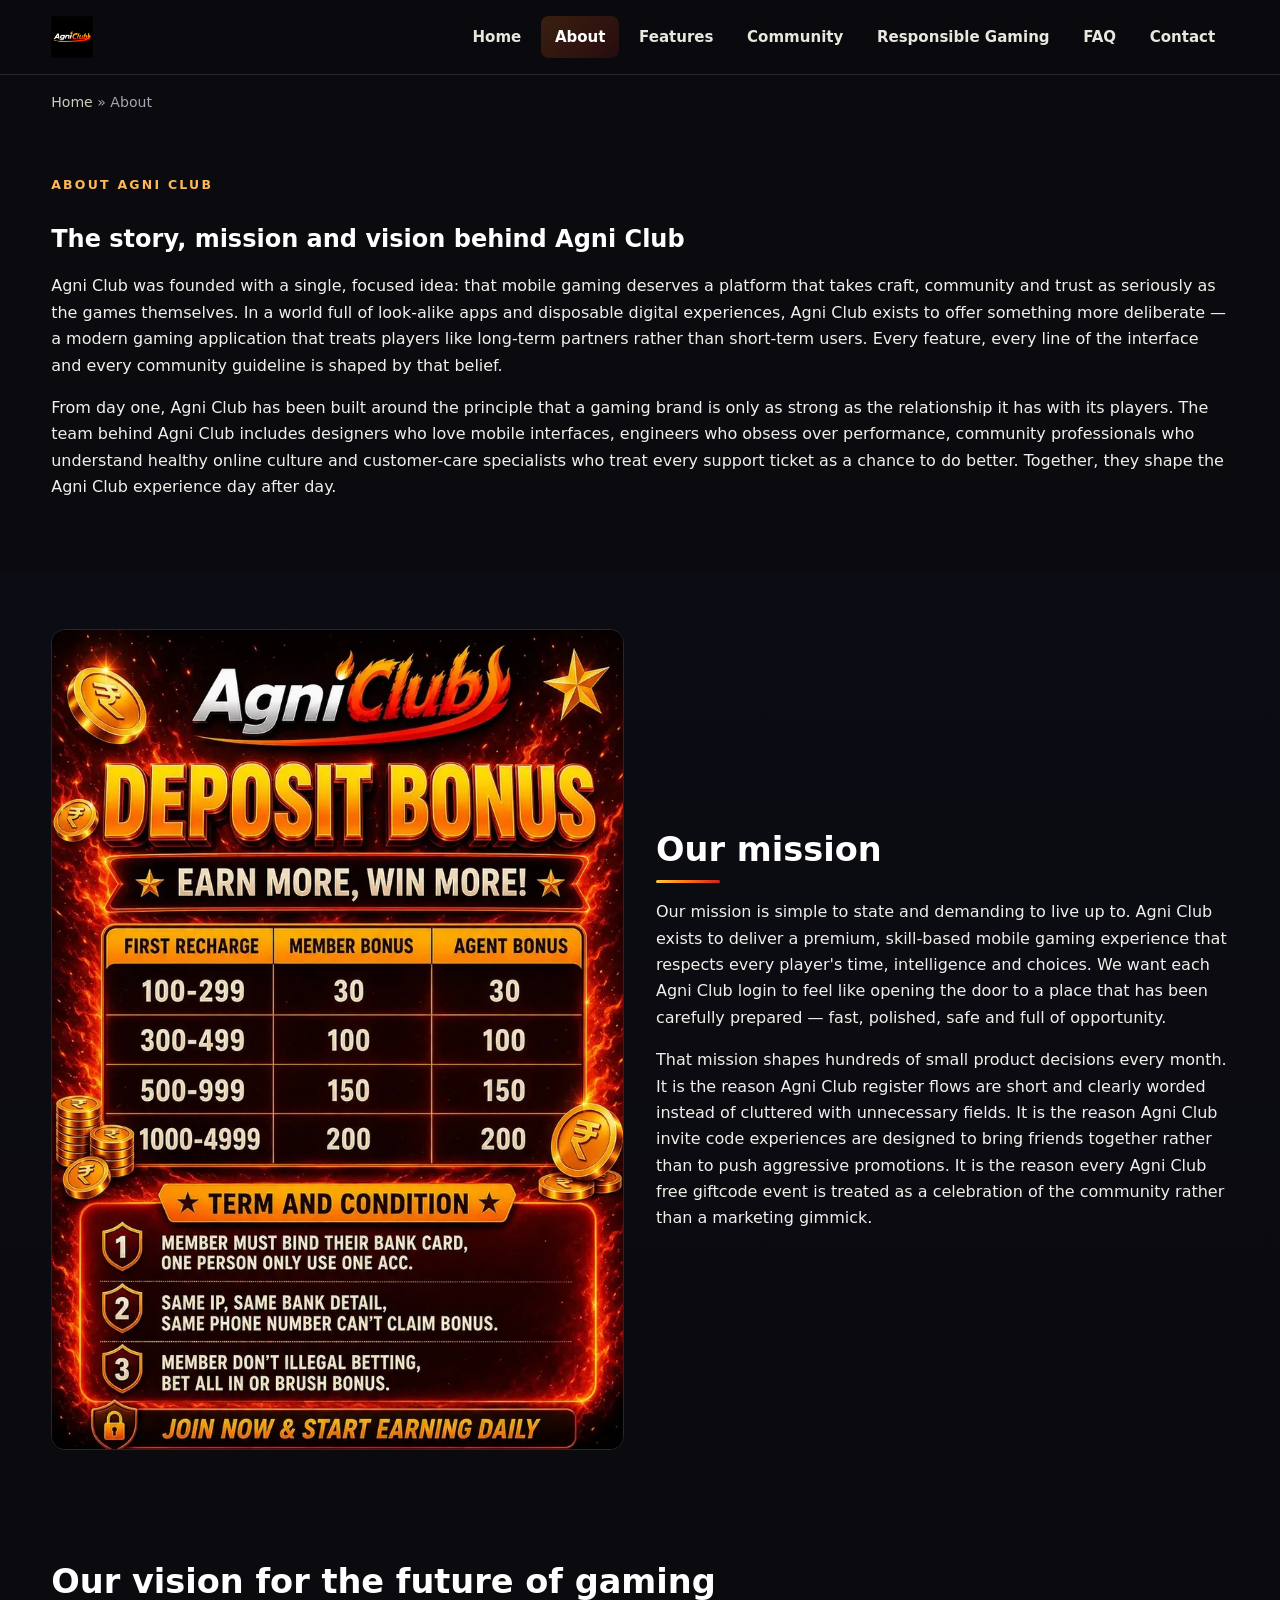
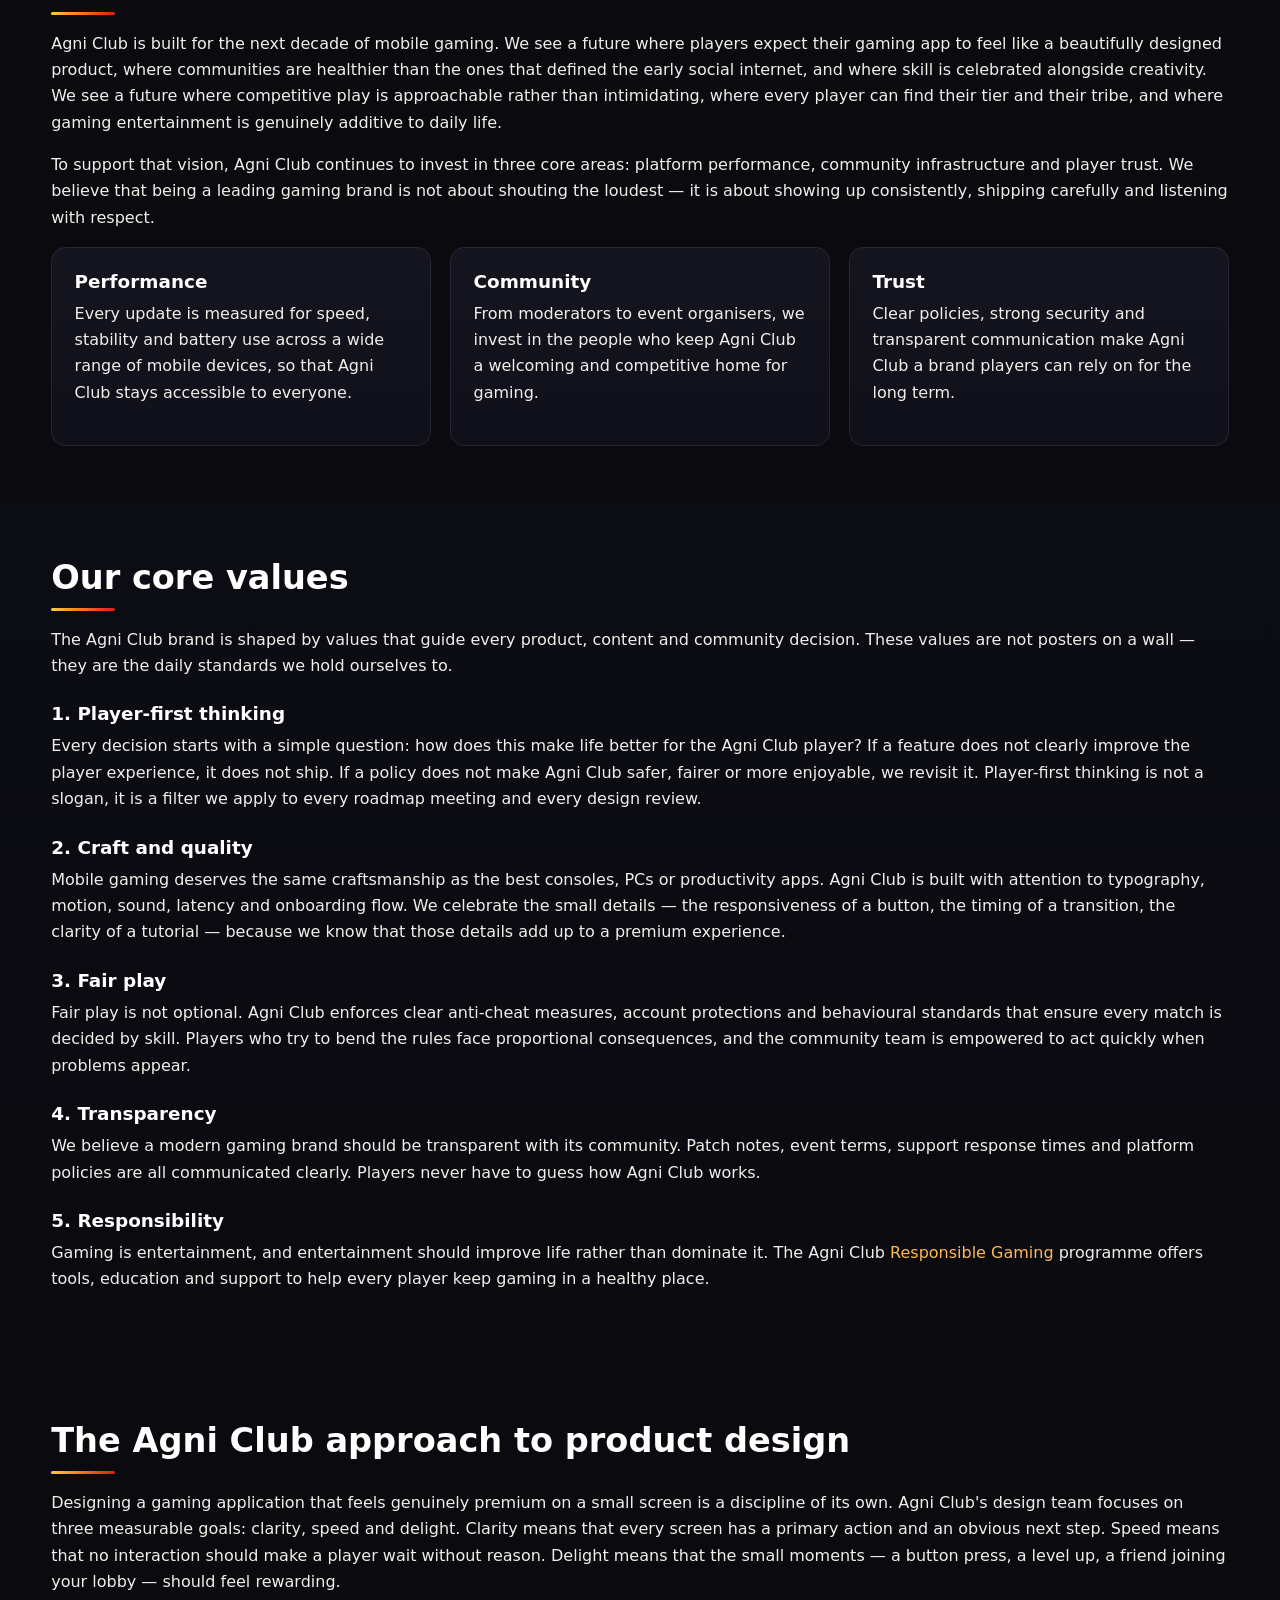
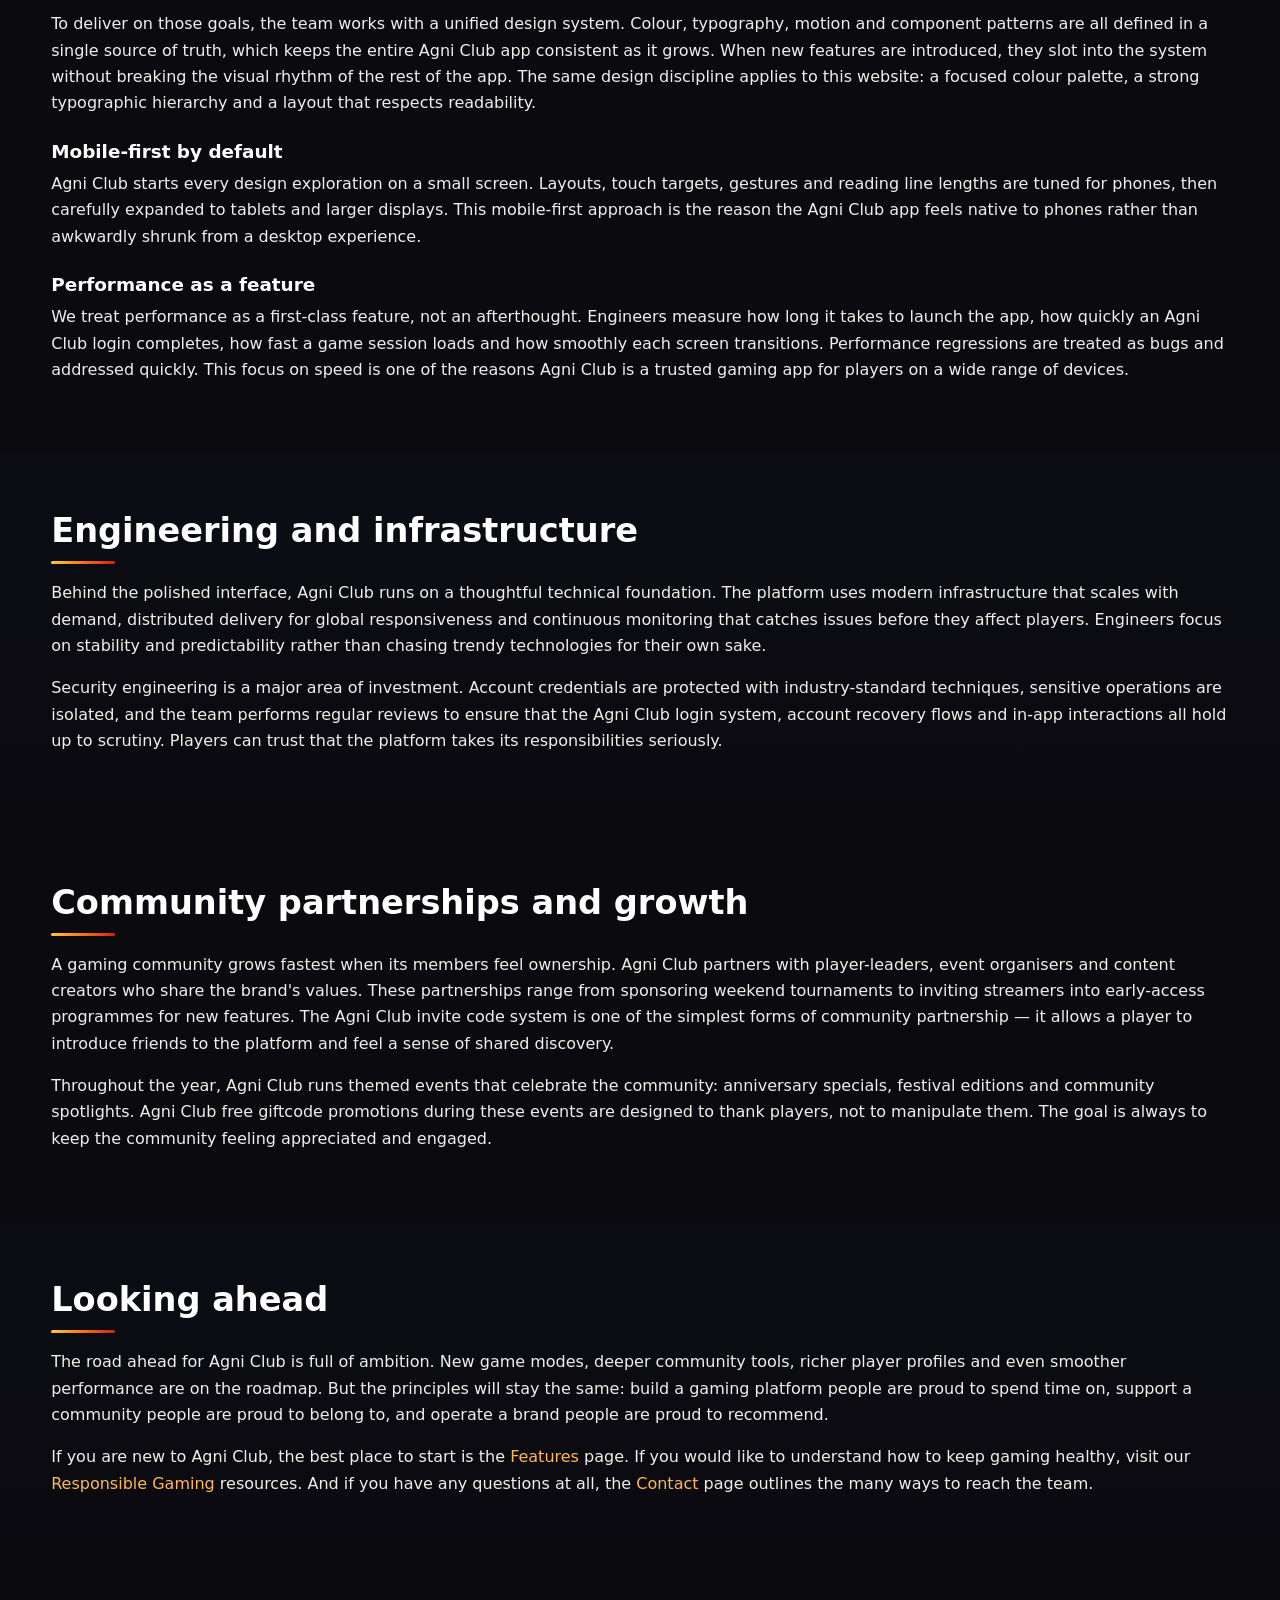
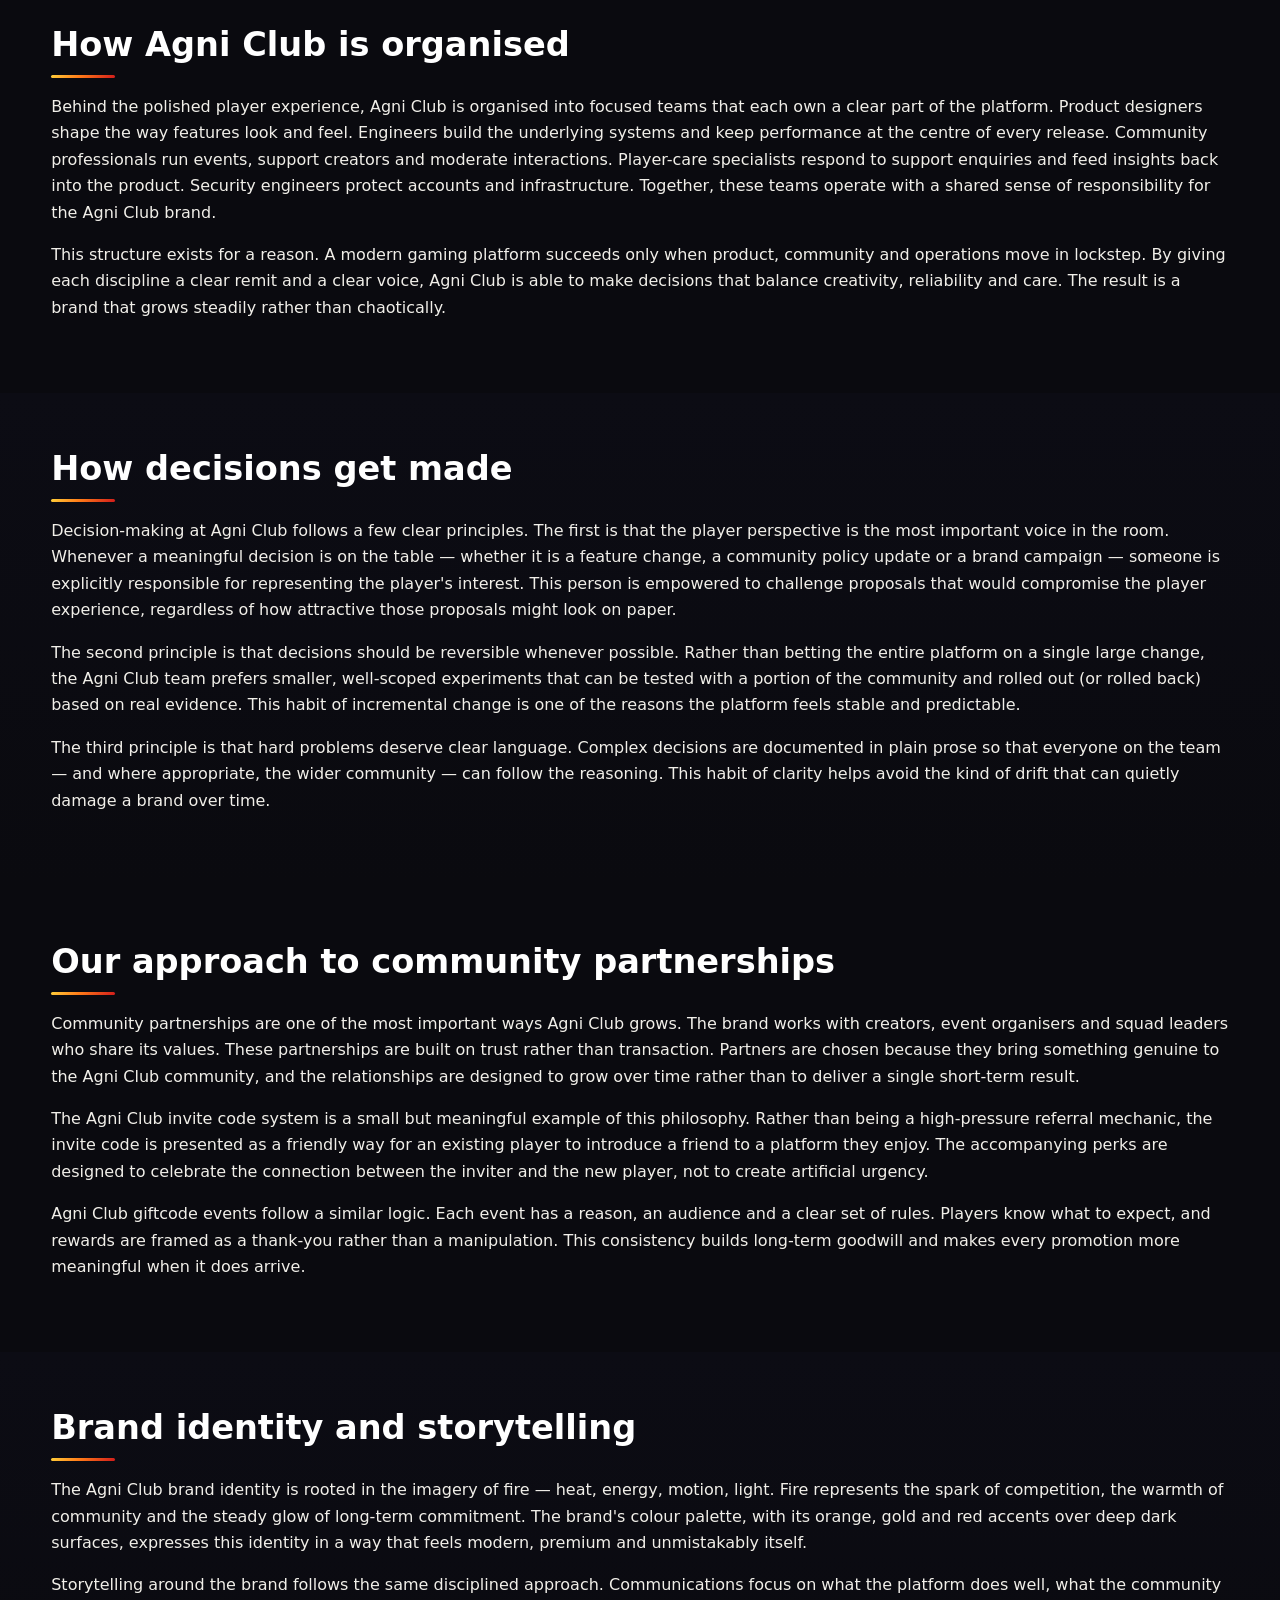
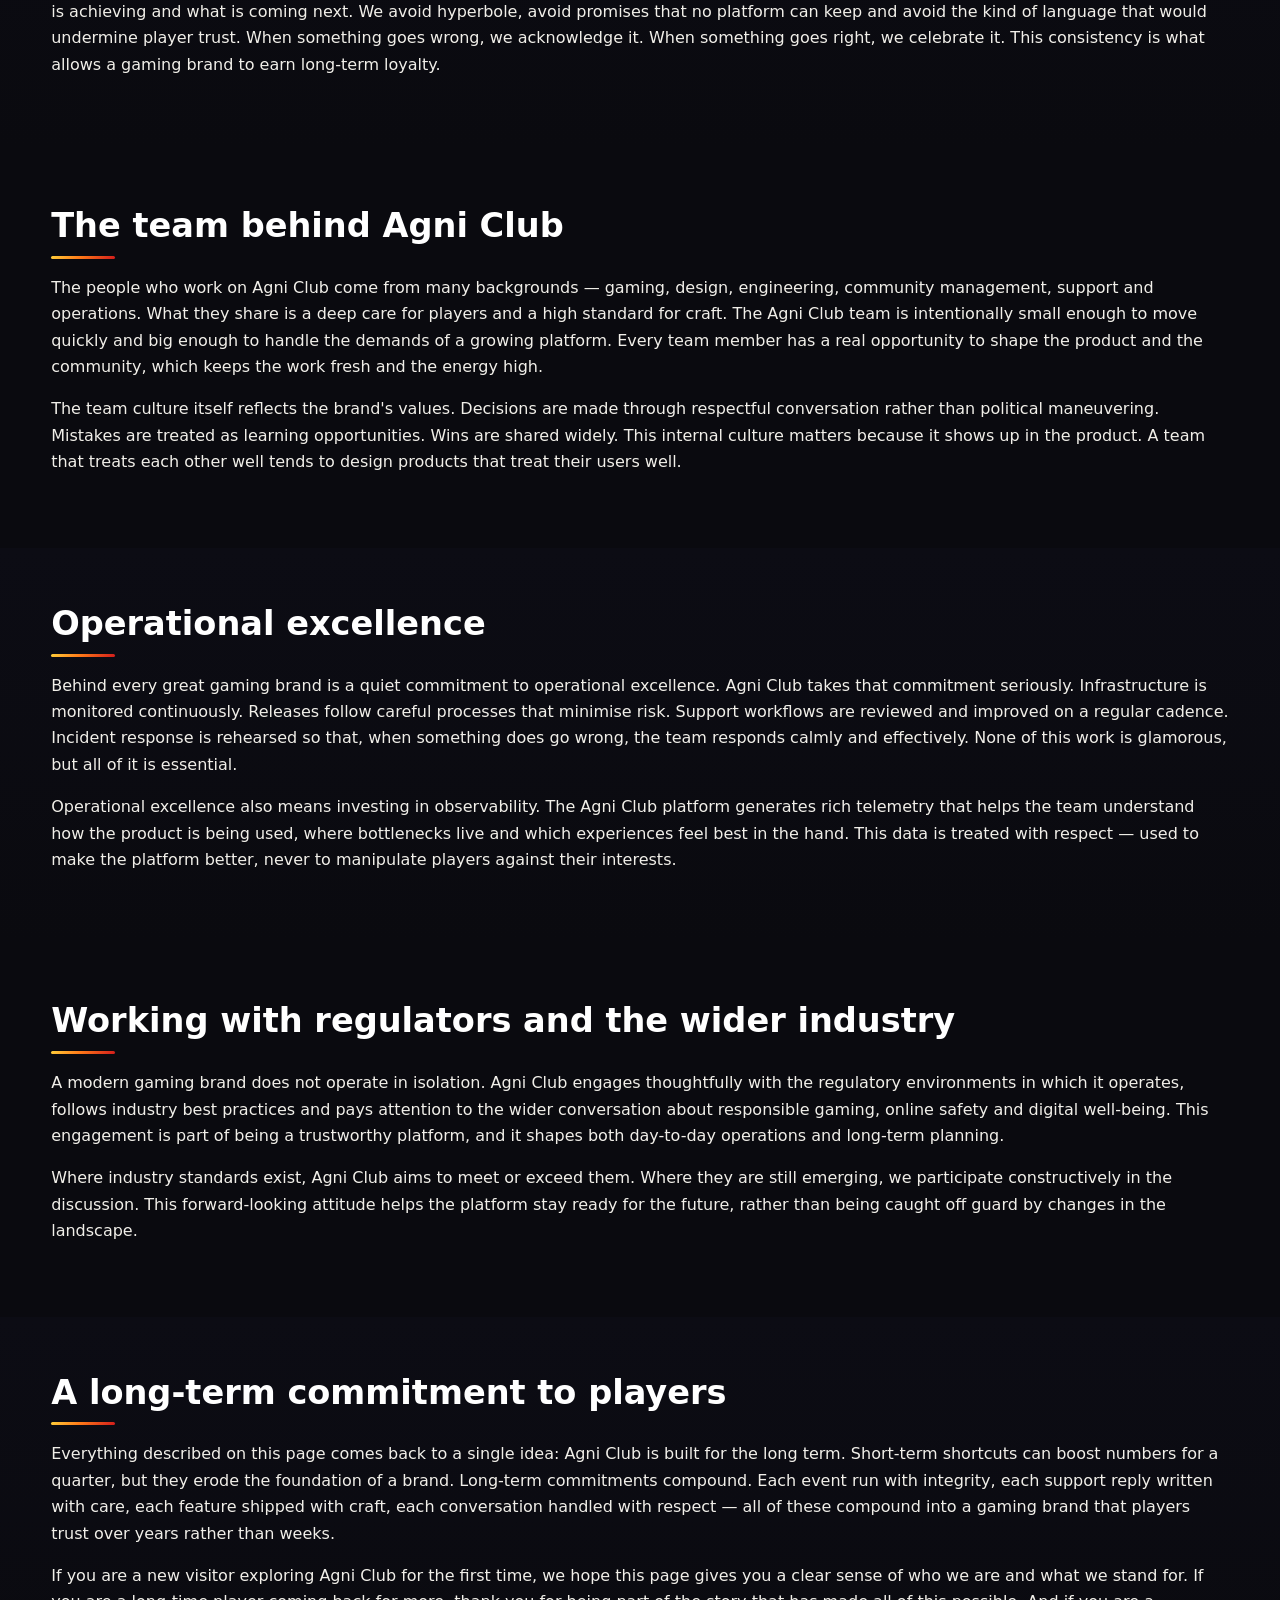
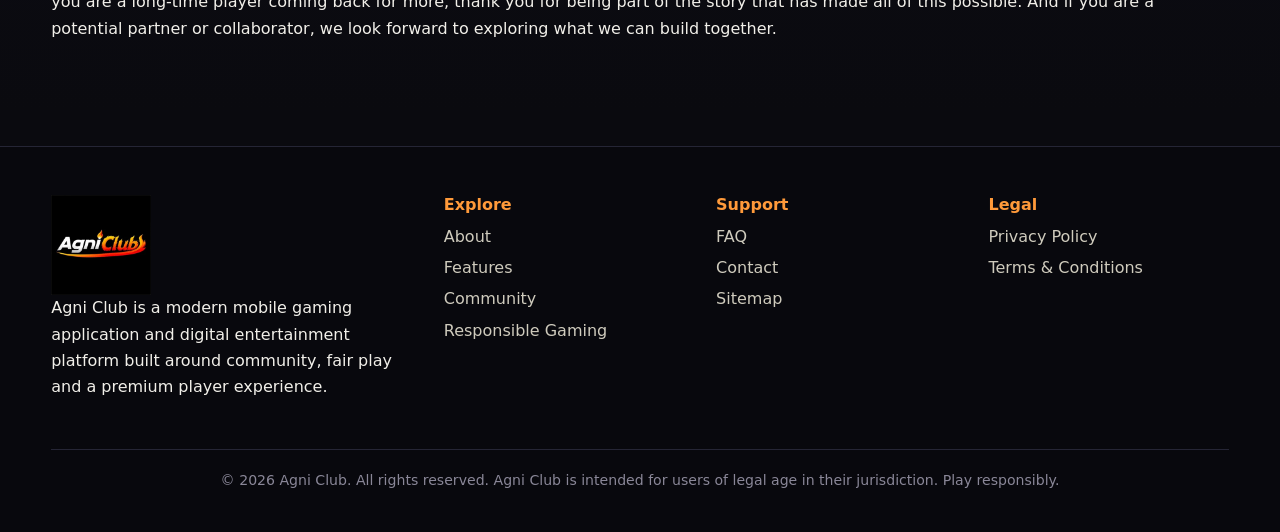
==== about.html @ f7c38370 "Add files via upload" ====
<!DOCTYPE html>
<html lang="en">
<head>
<meta charset="utf-8">
<meta name="viewport" content="width=device-width,initial-scale=1">
<title>About Agni Club | Our Story, Mission & Gaming Vision</title>
<meta name="description" content="Learn about Agni Club, a modern gaming application built around community, fair play, secure technology and an entertainment-first gaming experience.">
<meta name="robots" content="index,follow,max-image-preview:large">
<meta name="author" content="Agni Club">
<meta name="theme-color" content="#0b0b10">
<link rel="canonical" href="https://agniclublogin.app/about.html">
<link rel="icon" type="image/svg+xml" href="/assets/favicon.svg">
<link rel="apple-touch-icon" href="/assets/logo.webp">
<meta property="og:type" content="website">
<meta property="og:site_name" content="Agni Club">
<meta property="og:title" content="About Agni Club | Our Story, Mission & Gaming Vision">
<meta property="og:description" content="Learn about Agni Club, a modern gaming application built around community, fair play, secure technology and an entertainment-first gaming experience.">
<meta property="og:url" content="https://agniclublogin.app/about.html">
<meta property="og:image" content="https://agniclublogin.app/assets/logo.webp">
<meta name="twitter:card" content="summary_large_image">
<meta name="twitter:title" content="About Agni Club | Our Story, Mission & Gaming Vision">
<meta name="twitter:description" content="Learn about Agni Club, a modern gaming application built around community, fair play, secure technology and an entertainment-first gaming experience.">
<meta name="twitter:image" content="https://agniclublogin.app/assets/logo.webp">
<link rel="preload" href="/css/style.css" as="style">
<link rel="stylesheet" href="/css/style.css">
<script type="application/ld+json">{"@context":"https://schema.org","@type":"Organization","name":"Agni Club","url":"https://agniclublogin.app","logo":"https://agniclublogin.app/assets/logo.webp","sameAs":[],"description":"Agni Club is a modern mobile gaming application and digital entertainment platform."}</script>
<script type="application/ld+json">{"@context":"https://schema.org","@type":"WebSite","name":"Agni Club","url":"https://agniclublogin.app"}</script>
<script type="application/ld+json">{"@context":"https://schema.org","@type":"BreadcrumbList","itemListElement":[{"@type":"ListItem","position":1,"name":"Home","item":"https://agniclublogin.app/"},{"@type":"ListItem","position":2,"name":"About Agni Club | Our Story, Mission & Gaming Vision","item":"https://agniclublogin.app/about.html"}]}</script>
</head>
<body>
<a class="skip" href="#main">Skip to main content</a>
<header class="site-header" role="banner">
  <div class="container nav-wrap">
    <a class="brand" href="/" aria-label="Agni Club home">
      <img src="/assets/logo.webp" alt="Agni Club gaming app logo" width="120" height="60" decoding="async">
    </a>
    <button class="nav-toggle" aria-label="Open menu" aria-expanded="false" id="navBtn">☰</button>
    <nav class="primary-nav" id="primaryNav" aria-label="Primary">
      <ul>
<li><a href="/index.html">Home</a></li><li><a href="/about.html" aria-current="page">About</a></li><li><a href="/features.html">Features</a></li><li><a href="/community.html">Community</a></li><li><a href="/responsible-gaming.html">Responsible Gaming</a></li><li><a href="/faq.html">FAQ</a></li><li><a href="/contact.html">Contact</a></li>
      </ul>
    </nav>
  </div>
</header>
<main id="main">

<div class="container breadcrumbs"><a href="/">Home</a> &raquo; <span>About</span></div>
<section>
  <div class="container">
    <span class="eyebrow">About Agni Club</span>
    <h1>The story, mission and vision behind Agni Club</h1>
    <p>Agni Club was founded with a single, focused idea: that mobile gaming deserves a platform that takes craft, community and trust as seriously as the games themselves. In a world full of look-alike apps and disposable digital experiences, Agni Club exists to offer something more deliberate — a modern gaming application that treats players like long-term partners rather than short-term users. Every feature, every line of the interface and every community guideline is shaped by that belief.</p>
    <p>From day one, Agni Club has been built around the principle that a gaming brand is only as strong as the relationship it has with its players. The team behind Agni Club includes designers who love mobile interfaces, engineers who obsess over performance, community professionals who understand healthy online culture and customer-care specialists who treat every support ticket as a chance to do better. Together, they shape the Agni Club experience day after day.</p>
  </div>
</section>

<section class="section-alt">
  <div class="container split">
    <img src="/assets/new-player-deposit-bonus.webp" alt="Agni Club deposit bonus tiers" loading="lazy" width="800" height="1142">
    <div>
      <h2>Our mission</h2>
      <p>Our mission is simple to state and demanding to live up to. Agni Club exists to deliver a premium, skill-based mobile gaming experience that respects every player's time, intelligence and choices. We want each Agni Club login to feel like opening the door to a place that has been carefully prepared — fast, polished, safe and full of opportunity.</p>
      <p>That mission shapes hundreds of small product decisions every month. It is the reason Agni Club register flows are short and clearly worded instead of cluttered with unnecessary fields. It is the reason Agni Club invite code experiences are designed to bring friends together rather than to push aggressive promotions. It is the reason every Agni Club free giftcode event is treated as a celebration of the community rather than a marketing gimmick.</p>
    </div>
  </div>
</section>

<section>
  <div class="container">
    <h2>Our vision for the future of gaming</h2>
    <p>Agni Club is built for the next decade of mobile gaming. We see a future where players expect their gaming app to feel like a beautifully designed product, where communities are healthier than the ones that defined the early social internet, and where skill is celebrated alongside creativity. We see a future where competitive play is approachable rather than intimidating, where every player can find their tier and their tribe, and where gaming entertainment is genuinely additive to daily life.</p>
    <p>To support that vision, Agni Club continues to invest in three core areas: platform performance, community infrastructure and player trust. We believe that being a leading gaming brand is not about shouting the loudest — it is about showing up consistently, shipping carefully and listening with respect.</p>
    <div class="grid cols-3">
      <div class="card"><h3>Performance</h3><p>Every update is measured for speed, stability and battery use across a wide range of mobile devices, so that Agni Club stays accessible to everyone.</p></div>
      <div class="card"><h3>Community</h3><p>From moderators to event organisers, we invest in the people who keep Agni Club a welcoming and competitive home for gaming.</p></div>
      <div class="card"><h3>Trust</h3><p>Clear policies, strong security and transparent communication make Agni Club a brand players can rely on for the long term.</p></div>
    </div>
  </div>
</section>

<section class="section-alt">
  <div class="container">
    <h2>Our core values</h2>
    <p>The Agni Club brand is shaped by values that guide every product, content and community decision. These values are not posters on a wall — they are the daily standards we hold ourselves to.</p>
    <h3>1. Player-first thinking</h3>
    <p>Every decision starts with a simple question: how does this make life better for the Agni Club player? If a feature does not clearly improve the player experience, it does not ship. If a policy does not make Agni Club safer, fairer or more enjoyable, we revisit it. Player-first thinking is not a slogan, it is a filter we apply to every roadmap meeting and every design review.</p>
    <h3>2. Craft and quality</h3>
    <p>Mobile gaming deserves the same craftsmanship as the best consoles, PCs or productivity apps. Agni Club is built with attention to typography, motion, sound, latency and onboarding flow. We celebrate the small details — the responsiveness of a button, the timing of a transition, the clarity of a tutorial — because we know that those details add up to a premium experience.</p>
    <h3>3. Fair play</h3>
    <p>Fair play is not optional. Agni Club enforces clear anti-cheat measures, account protections and behavioural standards that ensure every match is decided by skill. Players who try to bend the rules face proportional consequences, and the community team is empowered to act quickly when problems appear.</p>
    <h3>4. Transparency</h3>
    <p>We believe a modern gaming brand should be transparent with its community. Patch notes, event terms, support response times and platform policies are all communicated clearly. Players never have to guess how Agni Club works.</p>
    <h3>5. Responsibility</h3>
    <p>Gaming is entertainment, and entertainment should improve life rather than dominate it. The Agni Club <a href="/responsible-gaming.html">Responsible Gaming</a> programme offers tools, education and support to help every player keep gaming in a healthy place.</p>
  </div>
</section>

<section>
  <div class="container">
    <h2>The Agni Club approach to product design</h2>
    <p>Designing a gaming application that feels genuinely premium on a small screen is a discipline of its own. Agni Club's design team focuses on three measurable goals: clarity, speed and delight. Clarity means that every screen has a primary action and an obvious next step. Speed means that no interaction should make a player wait without reason. Delight means that the small moments — a button press, a level up, a friend joining your lobby — should feel rewarding.</p>
    <p>To deliver on those goals, the team works with a unified design system. Colour, typography, motion and component patterns are all defined in a single source of truth, which keeps the entire Agni Club app consistent as it grows. When new features are introduced, they slot into the system without breaking the visual rhythm of the rest of the app. The same design discipline applies to this website: a focused colour palette, a strong typographic hierarchy and a layout that respects readability.</p>
    <h3>Mobile-first by default</h3>
    <p>Agni Club starts every design exploration on a small screen. Layouts, touch targets, gestures and reading line lengths are tuned for phones, then carefully expanded to tablets and larger displays. This mobile-first approach is the reason the Agni Club app feels native to phones rather than awkwardly shrunk from a desktop experience.</p>
    <h3>Performance as a feature</h3>
    <p>We treat performance as a first-class feature, not an afterthought. Engineers measure how long it takes to launch the app, how quickly an Agni Club login completes, how fast a game session loads and how smoothly each screen transitions. Performance regressions are treated as bugs and addressed quickly. This focus on speed is one of the reasons Agni Club is a trusted gaming app for players on a wide range of devices.</p>
  </div>
</section>

<section class="section-alt">
  <div class="container">
    <h2>Engineering and infrastructure</h2>
    <p>Behind the polished interface, Agni Club runs on a thoughtful technical foundation. The platform uses modern infrastructure that scales with demand, distributed delivery for global responsiveness and continuous monitoring that catches issues before they affect players. Engineers focus on stability and predictability rather than chasing trendy technologies for their own sake.</p>
    <p>Security engineering is a major area of investment. Account credentials are protected with industry-standard techniques, sensitive operations are isolated, and the team performs regular reviews to ensure that the Agni Club login system, account recovery flows and in-app interactions all hold up to scrutiny. Players can trust that the platform takes its responsibilities seriously.</p>
  </div>
</section>

<section>
  <div class="container">
    <h2>Community partnerships and growth</h2>
    <p>A gaming community grows fastest when its members feel ownership. Agni Club partners with player-leaders, event organisers and content creators who share the brand's values. These partnerships range from sponsoring weekend tournaments to inviting streamers into early-access programmes for new features. The Agni Club invite code system is one of the simplest forms of community partnership — it allows a player to introduce friends to the platform and feel a sense of shared discovery.</p>
    <p>Throughout the year, Agni Club runs themed events that celebrate the community: anniversary specials, festival editions and community spotlights. Agni Club free giftcode promotions during these events are designed to thank players, not to manipulate them. The goal is always to keep the community feeling appreciated and engaged.</p>
  </div>
</section>

<section class="section-alt">
  <div class="container">
    <h2>Looking ahead</h2>
    <p>The road ahead for Agni Club is full of ambition. New game modes, deeper community tools, richer player profiles and even smoother performance are on the roadmap. But the principles will stay the same: build a gaming platform people are proud to spend time on, support a community people are proud to belong to, and operate a brand people are proud to recommend.</p>
    <p>If you are new to Agni Club, the best place to start is the <a href="/features.html">Features</a> page. If you would like to understand how to keep gaming healthy, visit our <a href="/responsible-gaming.html">Responsible Gaming</a> resources. And if you have any questions at all, the <a href="/contact.html">Contact</a> page outlines the many ways to reach the team.</p>
  </div>
</section>

<section>
  <div class="container">
    <h2>How Agni Club is organised</h2>
    <p>Behind the polished player experience, Agni Club is organised into focused teams that each own a clear part of the platform. Product designers shape the way features look and feel. Engineers build the underlying systems and keep performance at the centre of every release. Community professionals run events, support creators and moderate interactions. Player-care specialists respond to support enquiries and feed insights back into the product. Security engineers protect accounts and infrastructure. Together, these teams operate with a shared sense of responsibility for the Agni Club brand.</p>
    <p>This structure exists for a reason. A modern gaming platform succeeds only when product, community and operations move in lockstep. By giving each discipline a clear remit and a clear voice, Agni Club is able to make decisions that balance creativity, reliability and care. The result is a brand that grows steadily rather than chaotically.</p>
  </div>
</section>

<section class="section-alt">
  <div class="container">
    <h2>How decisions get made</h2>
    <p>Decision-making at Agni Club follows a few clear principles. The first is that the player perspective is the most important voice in the room. Whenever a meaningful decision is on the table — whether it is a feature change, a community policy update or a brand campaign — someone is explicitly responsible for representing the player's interest. This person is empowered to challenge proposals that would compromise the player experience, regardless of how attractive those proposals might look on paper.</p>
    <p>The second principle is that decisions should be reversible whenever possible. Rather than betting the entire platform on a single large change, the Agni Club team prefers smaller, well-scoped experiments that can be tested with a portion of the community and rolled out (or rolled back) based on real evidence. This habit of incremental change is one of the reasons the platform feels stable and predictable.</p>
    <p>The third principle is that hard problems deserve clear language. Complex decisions are documented in plain prose so that everyone on the team — and where appropriate, the wider community — can follow the reasoning. This habit of clarity helps avoid the kind of drift that can quietly damage a brand over time.</p>
  </div>
</section>

<section>
  <div class="container">
    <h2>Our approach to community partnerships</h2>
    <p>Community partnerships are one of the most important ways Agni Club grows. The brand works with creators, event organisers and squad leaders who share its values. These partnerships are built on trust rather than transaction. Partners are chosen because they bring something genuine to the Agni Club community, and the relationships are designed to grow over time rather than to deliver a single short-term result.</p>
    <p>The Agni Club invite code system is a small but meaningful example of this philosophy. Rather than being a high-pressure referral mechanic, the invite code is presented as a friendly way for an existing player to introduce a friend to a platform they enjoy. The accompanying perks are designed to celebrate the connection between the inviter and the new player, not to create artificial urgency.</p>
    <p>Agni Club giftcode events follow a similar logic. Each event has a reason, an audience and a clear set of rules. Players know what to expect, and rewards are framed as a thank-you rather than a manipulation. This consistency builds long-term goodwill and makes every promotion more meaningful when it does arrive.</p>
  </div>
</section>

<section class="section-alt">
  <div class="container">
    <h2>Brand identity and storytelling</h2>
    <p>The Agni Club brand identity is rooted in the imagery of fire — heat, energy, motion, light. Fire represents the spark of competition, the warmth of community and the steady glow of long-term commitment. The brand's colour palette, with its orange, gold and red accents over deep dark surfaces, expresses this identity in a way that feels modern, premium and unmistakably itself.</p>
    <p>Storytelling around the brand follows the same disciplined approach. Communications focus on what the platform does well, what the community is achieving and what is coming next. We avoid hyperbole, avoid promises that no platform can keep and avoid the kind of language that would undermine player trust. When something goes wrong, we acknowledge it. When something goes right, we celebrate it. This consistency is what allows a gaming brand to earn long-term loyalty.</p>
  </div>
</section>

<section>
  <div class="container">
    <h2>The team behind Agni Club</h2>
    <p>The people who work on Agni Club come from many backgrounds — gaming, design, engineering, community management, support and operations. What they share is a deep care for players and a high standard for craft. The Agni Club team is intentionally small enough to move quickly and big enough to handle the demands of a growing platform. Every team member has a real opportunity to shape the product and the community, which keeps the work fresh and the energy high.</p>
    <p>The team culture itself reflects the brand's values. Decisions are made through respectful conversation rather than political maneuvering. Mistakes are treated as learning opportunities. Wins are shared widely. This internal culture matters because it shows up in the product. A team that treats each other well tends to design products that treat their users well.</p>
  </div>
</section>

<section class="section-alt">
  <div class="container">
    <h2>Operational excellence</h2>
    <p>Behind every great gaming brand is a quiet commitment to operational excellence. Agni Club takes that commitment seriously. Infrastructure is monitored continuously. Releases follow careful processes that minimise risk. Support workflows are reviewed and improved on a regular cadence. Incident response is rehearsed so that, when something does go wrong, the team responds calmly and effectively. None of this work is glamorous, but all of it is essential.</p>
    <p>Operational excellence also means investing in observability. The Agni Club platform generates rich telemetry that helps the team understand how the product is being used, where bottlenecks live and which experiences feel best in the hand. This data is treated with respect — used to make the platform better, never to manipulate players against their interests.</p>
  </div>
</section>

<section>
  <div class="container">
    <h2>Working with regulators and the wider industry</h2>
    <p>A modern gaming brand does not operate in isolation. Agni Club engages thoughtfully with the regulatory environments in which it operates, follows industry best practices and pays attention to the wider conversation about responsible gaming, online safety and digital well-being. This engagement is part of being a trustworthy platform, and it shapes both day-to-day operations and long-term planning.</p>
    <p>Where industry standards exist, Agni Club aims to meet or exceed them. Where they are still emerging, we participate constructively in the discussion. This forward-looking attitude helps the platform stay ready for the future, rather than being caught off guard by changes in the landscape.</p>
  </div>
</section>

<section class="section-alt">
  <div class="container">
    <h2>A long-term commitment to players</h2>
    <p>Everything described on this page comes back to a single idea: Agni Club is built for the long term. Short-term shortcuts can boost numbers for a quarter, but they erode the foundation of a brand. Long-term commitments compound. Each event run with integrity, each support reply written with care, each feature shipped with craft, each conversation handled with respect — all of these compound into a gaming brand that players trust over years rather than weeks.</p>
    <p>If you are a new visitor exploring Agni Club for the first time, we hope this page gives you a clear sense of who we are and what we stand for. If you are a long-time player coming back for more, thank you for being part of the story that has made all of this possible. And if you are a potential partner or collaborator, we look forward to exploring what we can build together.</p>
  </div>
</section>

</main>
<footer class="site-footer" role="contentinfo">
  <div class="container foot-grid">
    <div>
      <img src="/assets/logo.webp" alt="Agni Club" width="100" height="50" loading="lazy">
      <p>Agni Club is a modern mobile gaming application and digital entertainment platform built around community, fair play and a premium player experience.</p>
    </div>
    <div>
      <h2>Explore</h2>
      <ul>
        <li><a href="/about.html">About</a></li>
        <li><a href="/features.html">Features</a></li>
        <li><a href="/community.html">Community</a></li>
        <li><a href="/responsible-gaming.html">Responsible Gaming</a></li>
      </ul>
    </div>
    <div>
      <h2>Support</h2>
      <ul>
        <li><a href="/faq.html">FAQ</a></li>
        <li><a href="/contact.html">Contact</a></li>
        <li><a href="/sitemap.html">Sitemap</a></li>
      </ul>
    </div>
    <div>
      <h2>Legal</h2>
      <ul>
        <li><a href="/privacy-policy.html">Privacy Policy</a></li>
        <li><a href="/terms-conditions.html">Terms &amp; Conditions</a></li>
      </ul>
    </div>
  </div>
  <div class="container foot-bottom">
    <p>© <span id="yr"></span> Agni Club. All rights reserved. Agni Club is intended for users of legal age in their jurisdiction. Play responsibly.</p>
  </div>
</footer>
<script src="/js/main.js" defer></script>
</body>
</html>
---- css/style.css ----
*,*::before,*::after{box-sizing:border-box}
:root{
  --bg:#0a0a0f;--bg-2:#12121a;--card:#15151f;--line:#252535;
  --text:#f1efe9;--muted:#a7a4b3;
  --fire-1:#ffcf3a;--fire-2:#ff7a18;--fire-3:#d11b1b;
  --grad:linear-gradient(135deg,#ffcf3a 0%,#ff7a18 45%,#d11b1b 100%);
  --grad-soft:linear-gradient(180deg,rgba(255,122,24,.12),rgba(209,27,27,0));
  --shadow:0 18px 50px -20px rgba(255,122,24,.35);
  --radius:14px;
}
html{scroll-behavior:smooth}
body{margin:0;font-family:system-ui,-apple-system,Segoe UI,Roboto,Helvetica,Arial,sans-serif;background:var(--bg);color:var(--text);line-height:1.65;-webkit-font-smoothing:antialiased}
img{max-width:100%;height:auto;display:block}
a{color:#ffb858;text-decoration:none}
a:hover,a:focus{color:#ffd28a;text-decoration:underline}
.container{width:min(1180px,92%);margin-inline:auto}
.skip{position:absolute;left:-9999px;top:0;background:#000;color:#fff;padding:.5rem 1rem;z-index:99}
.skip:focus{left:8px;top:8px}

/* Header */
.site-header{position:sticky;top:0;z-index:50;background:rgba(10,10,15,.85);backdrop-filter:blur(10px);border-bottom:1px solid var(--line)}
.nav-wrap{display:flex;align-items:center;justify-content:space-between;padding:.7rem 0;gap:1rem}
.brand img{height:42px;width:auto}
.primary-nav ul{display:flex;gap:.4rem;list-style:none;margin:0;padding:0;flex-wrap:wrap}
.primary-nav a{display:inline-block;padding:.55rem .85rem;border-radius:8px;color:#e8e6dd;font-weight:600;font-size:.94rem}
.primary-nav a:hover,.primary-nav a[aria-current="page"]{background:linear-gradient(135deg,rgba(255,122,24,.2),rgba(209,27,27,.15));color:#fff;text-decoration:none}
.nav-toggle{display:none;background:transparent;color:#fff;border:1px solid var(--line);font-size:1.4rem;padding:.25rem .6rem;border-radius:8px;cursor:pointer}
@media (max-width:820px){
  .nav-toggle{display:inline-block}
  .primary-nav{display:none;flex-basis:100%}
  .primary-nav.open{display:block}
  .primary-nav ul{flex-direction:column;gap:.2rem;padding:.5rem 0}
}

/* Hero */
.hero{position:relative;overflow:hidden;padding:5rem 0 4rem;background:radial-gradient(900px 500px at 20% 0%,rgba(255,122,24,.18),transparent 60%),radial-gradient(700px 400px at 90% 20%,rgba(209,27,27,.18),transparent 60%),var(--bg)}
.hero h1{font-size:clamp(2rem,5vw,3.4rem);line-height:1.1;margin:0 0 1rem;background:var(--grad);-webkit-background-clip:text;background-clip:text;color:transparent}
.hero p.lead{font-size:1.18rem;color:#d8d5c9;max-width:62ch;margin:0 0 1.6rem}
.hero-grid{display:grid;grid-template-columns:1.2fr .8fr;gap:2.5rem;align-items:center}
@media (max-width:900px){.hero-grid{grid-template-columns:1fr}}
.hero-art{border-radius:var(--radius);overflow:hidden;box-shadow:var(--shadow);border:1px solid var(--line)}

.btn{display:inline-block;font-weight:700;padding:.85rem 1.4rem;border-radius:10px;transition:transform .15s ease, box-shadow .2s ease}
.btn-primary{background:var(--grad);color:#1a0a00;box-shadow:0 10px 30px -10px rgba(255,122,24,.6)}
.btn-primary:hover{transform:translateY(-2px);text-decoration:none;color:#1a0a00}
.btn-ghost{border:1px solid var(--line);color:#fff;margin-left:.5rem}
.btn-ghost:hover{border-color:#ff7a18;text-decoration:none}

section{padding:3.5rem 0}
h1,h2,h3,h4{font-family:inherit;line-height:1.2;color:#fff}
h2{font-size:clamp(1.6rem,3vw,2.1rem);margin:0 0 1rem;position:relative}
h2::after{content:"";display:block;width:64px;height:3px;margin-top:.6rem;background:var(--grad);border-radius:3px}
h3{font-size:1.15rem;margin:1.5rem 0 .5rem}
p{margin:0 0 1rem}
ul,ol{margin:0 0 1rem;padding-left:1.2rem}
li{margin:.3rem 0}

.eyebrow{display:inline-block;font-size:.78rem;letter-spacing:.18em;text-transform:uppercase;color:#ffb858;font-weight:700;margin-bottom:.6rem}

.grid{display:grid;gap:1.2rem}
.grid.cols-3{grid-template-columns:repeat(3,1fr)}
.grid.cols-2{grid-template-columns:repeat(2,1fr)}
.grid.cols-4{grid-template-columns:repeat(4,1fr)}
@media (max-width:900px){.grid.cols-3,.grid.cols-4{grid-template-columns:1fr 1fr}}
@media (max-width:560px){.grid.cols-3,.grid.cols-2,.grid.cols-4{grid-template-columns:1fr}}

.card{background:linear-gradient(180deg,var(--card),#10101a);border:1px solid var(--line);border-radius:var(--radius);padding:1.4rem;transition:border-color .2s, transform .2s}
.card:hover{border-color:#ff7a18;transform:translateY(-3px)}
.card h3{margin-top:0;color:#fff}
.card .ico{width:42px;height:42px;border-radius:10px;background:var(--grad);display:grid;place-items:center;font-weight:800;color:#1a0a00;margin-bottom:.6rem}

.section-alt{background:linear-gradient(180deg,#0c0c14,#0a0a0f)}
.split{display:grid;grid-template-columns:1fr 1fr;gap:2rem;align-items:center}
@media (max-width:900px){.split{grid-template-columns:1fr}}
.split img{border-radius:var(--radius);border:1px solid var(--line)}

.callout{background:var(--grad-soft);border:1px solid #3a2310;border-radius:var(--radius);padding:1.4rem}

.faq details{background:var(--card);border:1px solid var(--line);border-radius:10px;padding:1rem 1.2rem;margin-bottom:.6rem}
.faq summary{cursor:pointer;font-weight:700;color:#fff;list-style:none}
.faq summary::-webkit-details-marker{display:none}
.faq summary::before{content:"+";display:inline-block;width:1.2em;color:#ff9a3a;font-weight:800}
.faq details[open] summary::before{content:"–"}

.cta{background:var(--grad);color:#1a0a00;border-radius:16px;padding:2rem;text-align:center;margin-top:2rem}
.cta h2{color:#1a0a00}
.cta h2::after{background:#1a0a00}
.cta .btn-primary{background:#0a0a0f;color:#fff;box-shadow:none}

/* Footer */
.site-footer{background:#08080d;border-top:1px solid var(--line);padding:3rem 0 1.5rem;margin-top:2rem}
.foot-grid{display:grid;grid-template-columns:1.5fr 1fr 1fr 1fr;gap:2rem}
@media (max-width:820px){.foot-grid{grid-template-columns:1fr 1fr}}
@media (max-width:520px){.foot-grid{grid-template-columns:1fr}}
.site-footer h2{font-size:1rem;color:#ff9a3a;margin:0 0 .6rem}
.site-footer h2::after{display:none}
.site-footer ul{list-style:none;padding:0;margin:0}
.site-footer li{margin:.3rem 0}
.site-footer a{color:#cfcbbd}
.foot-bottom{border-top:1px solid var(--line);margin-top:2rem;padding-top:1.2rem;color:#8a8798;font-size:.88rem;text-align:center}

.kbd{font-family:ui-monospace,Menlo,Consolas,monospace;background:#1d1d28;border:1px solid var(--line);padding:.05rem .4rem;border-radius:5px}
.badge{display:inline-block;padding:.15rem .55rem;border-radius:999px;background:rgba(255,122,24,.15);color:#ffb858;font-size:.78rem;font-weight:700;border:1px solid rgba(255,122,24,.35)}

table{width:100%;border-collapse:collapse;background:var(--card);border:1px solid var(--line);border-radius:var(--radius);overflow:hidden}
th,td{padding:.7rem .9rem;text-align:left;border-bottom:1px solid var(--line)}
th{background:#1a1a25;color:#ff9a3a}
tr:last-child td{border-bottom:none}

.breadcrumbs{font-size:.88rem;color:var(--muted);padding:1rem 0 0}
.breadcrumbs a{color:#cfcbbd}
---- css/style.css ----
*,*::before,*::after{box-sizing:border-box}
:root{
  --bg:#0a0a0f;--bg-2:#12121a;--card:#15151f;--line:#252535;
  --text:#f1efe9;--muted:#a7a4b3;
  --fire-1:#ffcf3a;--fire-2:#ff7a18;--fire-3:#d11b1b;
  --grad:linear-gradient(135deg,#ffcf3a 0%,#ff7a18 45%,#d11b1b 100%);
  --grad-soft:linear-gradient(180deg,rgba(255,122,24,.12),rgba(209,27,27,0));
  --shadow:0 18px 50px -20px rgba(255,122,24,.35);
  --radius:14px;
}
html{scroll-behavior:smooth}
body{margin:0;font-family:system-ui,-apple-system,Segoe UI,Roboto,Helvetica,Arial,sans-serif;background:var(--bg);color:var(--text);line-height:1.65;-webkit-font-smoothing:antialiased}
img{max-width:100%;height:auto;display:block}
a{color:#ffb858;text-decoration:none}
a:hover,a:focus{color:#ffd28a;text-decoration:underline}
.container{width:min(1180px,92%);margin-inline:auto}
.skip{position:absolute;left:-9999px;top:0;background:#000;color:#fff;padding:.5rem 1rem;z-index:99}
.skip:focus{left:8px;top:8px}

/* Header */
.site-header{position:sticky;top:0;z-index:50;background:rgba(10,10,15,.85);backdrop-filter:blur(10px);border-bottom:1px solid var(--line)}
.nav-wrap{display:flex;align-items:center;justify-content:space-between;padding:.7rem 0;gap:1rem}
.brand img{height:42px;width:auto}
.primary-nav ul{display:flex;gap:.4rem;list-style:none;margin:0;padding:0;flex-wrap:wrap}
.primary-nav a{display:inline-block;padding:.55rem .85rem;border-radius:8px;color:#e8e6dd;font-weight:600;font-size:.94rem}
.primary-nav a:hover,.primary-nav a[aria-current="page"]{background:linear-gradient(135deg,rgba(255,122,24,.2),rgba(209,27,27,.15));color:#fff;text-decoration:none}
.nav-toggle{display:none;background:transparent;color:#fff;border:1px solid var(--line);font-size:1.4rem;padding:.25rem .6rem;border-radius:8px;cursor:pointer}
@media (max-width:820px){
  .nav-toggle{display:inline-block}
  .primary-nav{display:none;flex-basis:100%}
  .primary-nav.open{display:block}
  .primary-nav ul{flex-direction:column;gap:.2rem;padding:.5rem 0}
}

/* Hero */
.hero{position:relative;overflow:hidden;padding:5rem 0 4rem;background:radial-gradient(900px 500px at 20% 0%,rgba(255,122,24,.18),transparent 60%),radial-gradient(700px 400px at 90% 20%,rgba(209,27,27,.18),transparent 60%),var(--bg)}
.hero h1{font-size:clamp(2rem,5vw,3.4rem);line-height:1.1;margin:0 0 1rem;background:var(--grad);-webkit-background-clip:text;background-clip:text;color:transparent}
.hero p.lead{font-size:1.18rem;color:#d8d5c9;max-width:62ch;margin:0 0 1.6rem}
.hero-grid{display:grid;grid-template-columns:1.2fr .8fr;gap:2.5rem;align-items:center}
@media (max-width:900px){.hero-grid{grid-template-columns:1fr}}
.hero-art{border-radius:var(--radius);overflow:hidden;box-shadow:var(--shadow);border:1px solid var(--line)}

.btn{display:inline-block;font-weight:700;padding:.85rem 1.4rem;border-radius:10px;transition:transform .15s ease, box-shadow .2s ease}
.btn-primary{background:var(--grad);color:#1a0a00;box-shadow:0 10px 30px -10px rgba(255,122,24,.6)}
.btn-primary:hover{transform:translateY(-2px);text-decoration:none;color:#1a0a00}
.btn-ghost{border:1px solid var(--line);color:#fff;margin-left:.5rem}
.btn-ghost:hover{border-color:#ff7a18;text-decoration:none}

section{padding:3.5rem 0}
h1,h2,h3,h4{font-family:inherit;line-height:1.2;color:#fff}
h2{font-size:clamp(1.6rem,3vw,2.1rem);margin:0 0 1rem;position:relative}
h2::after{content:"";display:block;width:64px;height:3px;margin-top:.6rem;background:var(--grad);border-radius:3px}
h3{font-size:1.15rem;margin:1.5rem 0 .5rem}
p{margin:0 0 1rem}
ul,ol{margin:0 0 1rem;padding-left:1.2rem}
li{margin:.3rem 0}

.eyebrow{display:inline-block;font-size:.78rem;letter-spacing:.18em;text-transform:uppercase;color:#ffb858;font-weight:700;margin-bottom:.6rem}

.grid{display:grid;gap:1.2rem}
.grid.cols-3{grid-template-columns:repeat(3,1fr)}
.grid.cols-2{grid-template-columns:repeat(2,1fr)}
.grid.cols-4{grid-template-columns:repeat(4,1fr)}
@media (max-width:900px){.grid.cols-3,.grid.cols-4{grid-template-columns:1fr 1fr}}
@media (max-width:560px){.grid.cols-3,.grid.cols-2,.grid.cols-4{grid-template-columns:1fr}}

.card{background:linear-gradient(180deg,var(--card),#10101a);border:1px solid var(--line);border-radius:var(--radius);padding:1.4rem;transition:border-color .2s, transform .2s}
.card:hover{border-color:#ff7a18;transform:translateY(-3px)}
.card h3{margin-top:0;color:#fff}
.card .ico{width:42px;height:42px;border-radius:10px;background:var(--grad);display:grid;place-items:center;font-weight:800;color:#1a0a00;margin-bottom:.6rem}

.section-alt{background:linear-gradient(180deg,#0c0c14,#0a0a0f)}
.split{display:grid;grid-template-columns:1fr 1fr;gap:2rem;align-items:center}
@media (max-width:900px){.split{grid-template-columns:1fr}}
.split img{border-radius:var(--radius);border:1px solid var(--line)}

.callout{background:var(--grad-soft);border:1px solid #3a2310;border-radius:var(--radius);padding:1.4rem}

.faq details{background:var(--card);border:1px solid var(--line);border-radius:10px;padding:1rem 1.2rem;margin-bottom:.6rem}
.faq summary{cursor:pointer;font-weight:700;color:#fff;list-style:none}
.faq summary::-webkit-details-marker{display:none}
.faq summary::before{content:"+";display:inline-block;width:1.2em;color:#ff9a3a;font-weight:800}
.faq details[open] summary::before{content:"–"}

.cta{background:var(--grad);color:#1a0a00;border-radius:16px;padding:2rem;text-align:center;margin-top:2rem}
.cta h2{color:#1a0a00}
.cta h2::after{background:#1a0a00}
.cta .btn-primary{background:#0a0a0f;color:#fff;box-shadow:none}

/* Footer */
.site-footer{background:#08080d;border-top:1px solid var(--line);padding:3rem 0 1.5rem;margin-top:2rem}
.foot-grid{display:grid;grid-template-columns:1.5fr 1fr 1fr 1fr;gap:2rem}
@media (max-width:820px){.foot-grid{grid-template-columns:1fr 1fr}}
@media (max-width:520px){.foot-grid{grid-template-columns:1fr}}
.site-footer h2{font-size:1rem;color:#ff9a3a;margin:0 0 .6rem}
.site-footer h2::after{display:none}
.site-footer ul{list-style:none;padding:0;margin:0}
.site-footer li{margin:.3rem 0}
.site-footer a{color:#cfcbbd}
.foot-bottom{border-top:1px solid var(--line);margin-top:2rem;padding-top:1.2rem;color:#8a8798;font-size:.88rem;text-align:center}

.kbd{font-family:ui-monospace,Menlo,Consolas,monospace;background:#1d1d28;border:1px solid var(--line);padding:.05rem .4rem;border-radius:5px}
.badge{display:inline-block;padding:.15rem .55rem;border-radius:999px;background:rgba(255,122,24,.15);color:#ffb858;font-size:.78rem;font-weight:700;border:1px solid rgba(255,122,24,.35)}

table{width:100%;border-collapse:collapse;background:var(--card);border:1px solid var(--line);border-radius:var(--radius);overflow:hidden}
th,td{padding:.7rem .9rem;text-align:left;border-bottom:1px solid var(--line)}
th{background:#1a1a25;color:#ff9a3a}
tr:last-child td{border-bottom:none}

.breadcrumbs{font-size:.88rem;color:var(--muted);padding:1rem 0 0}
.breadcrumbs a{color:#cfcbbd}
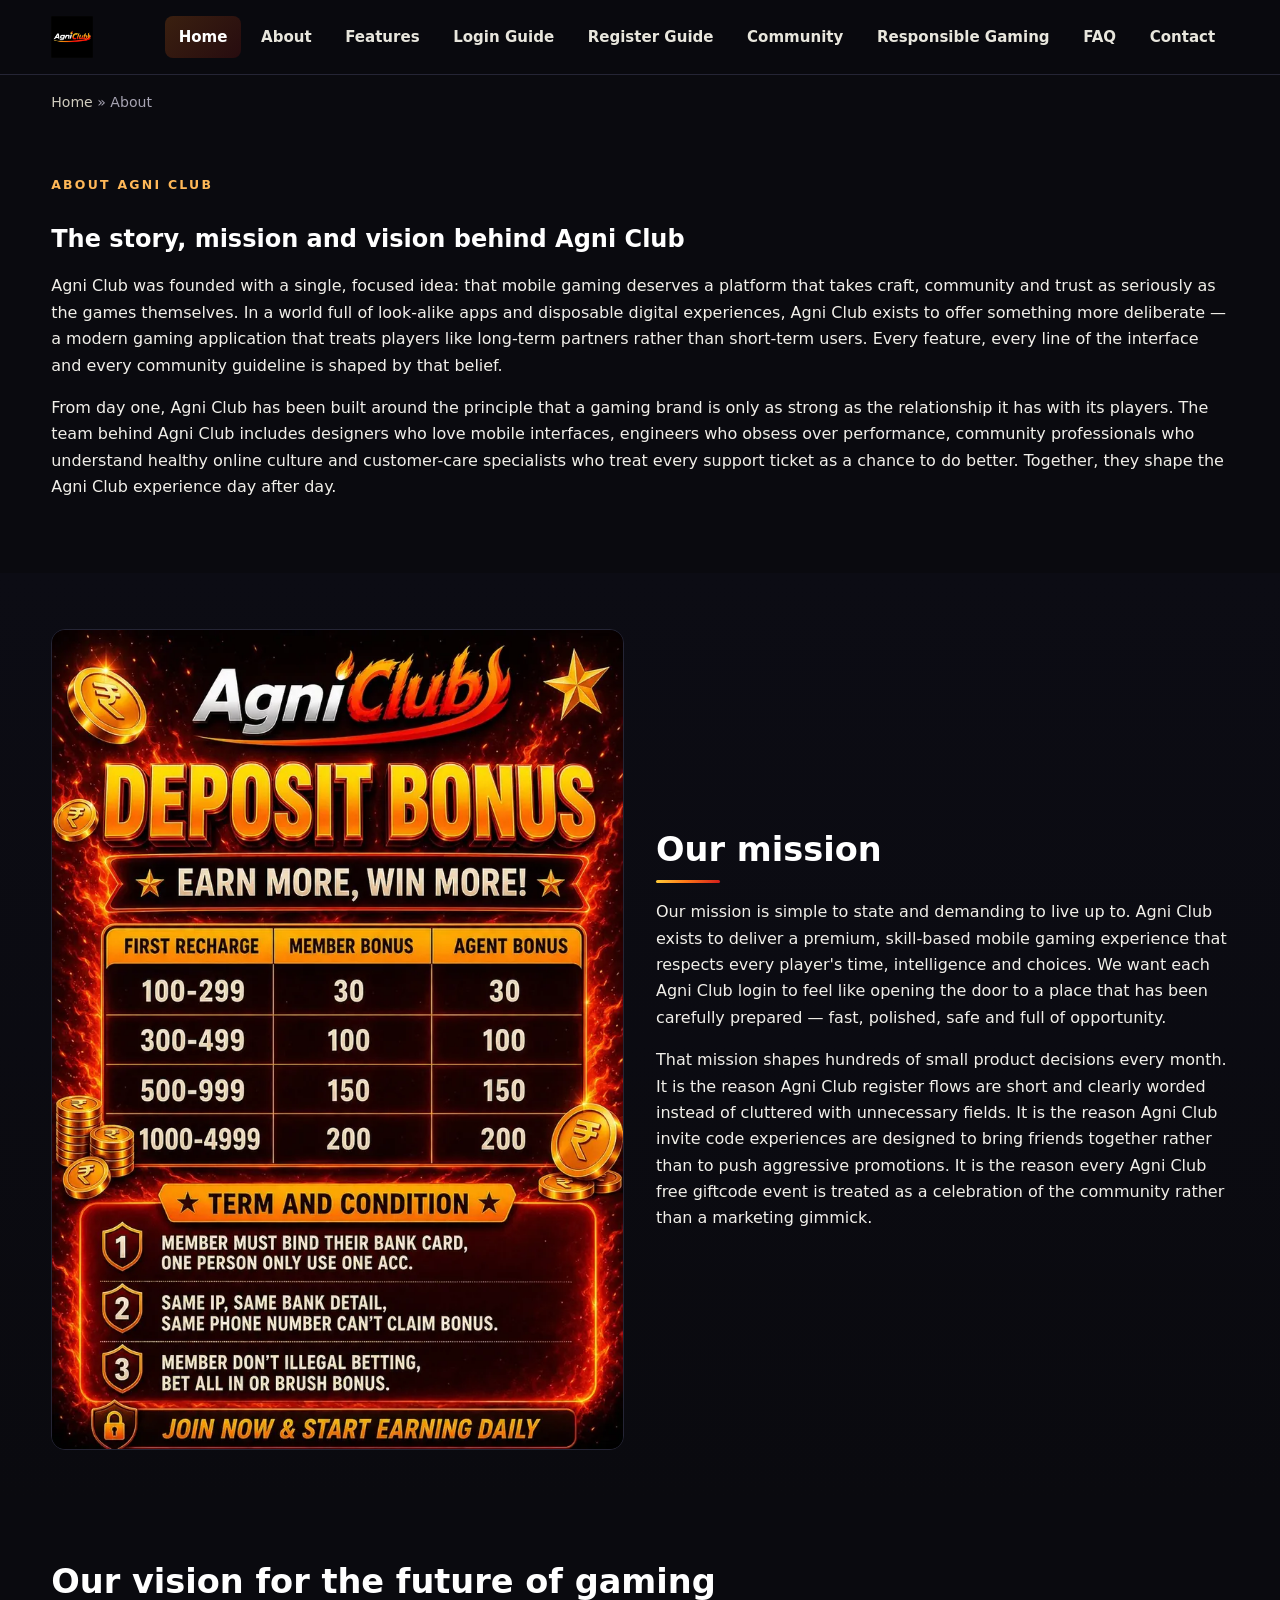
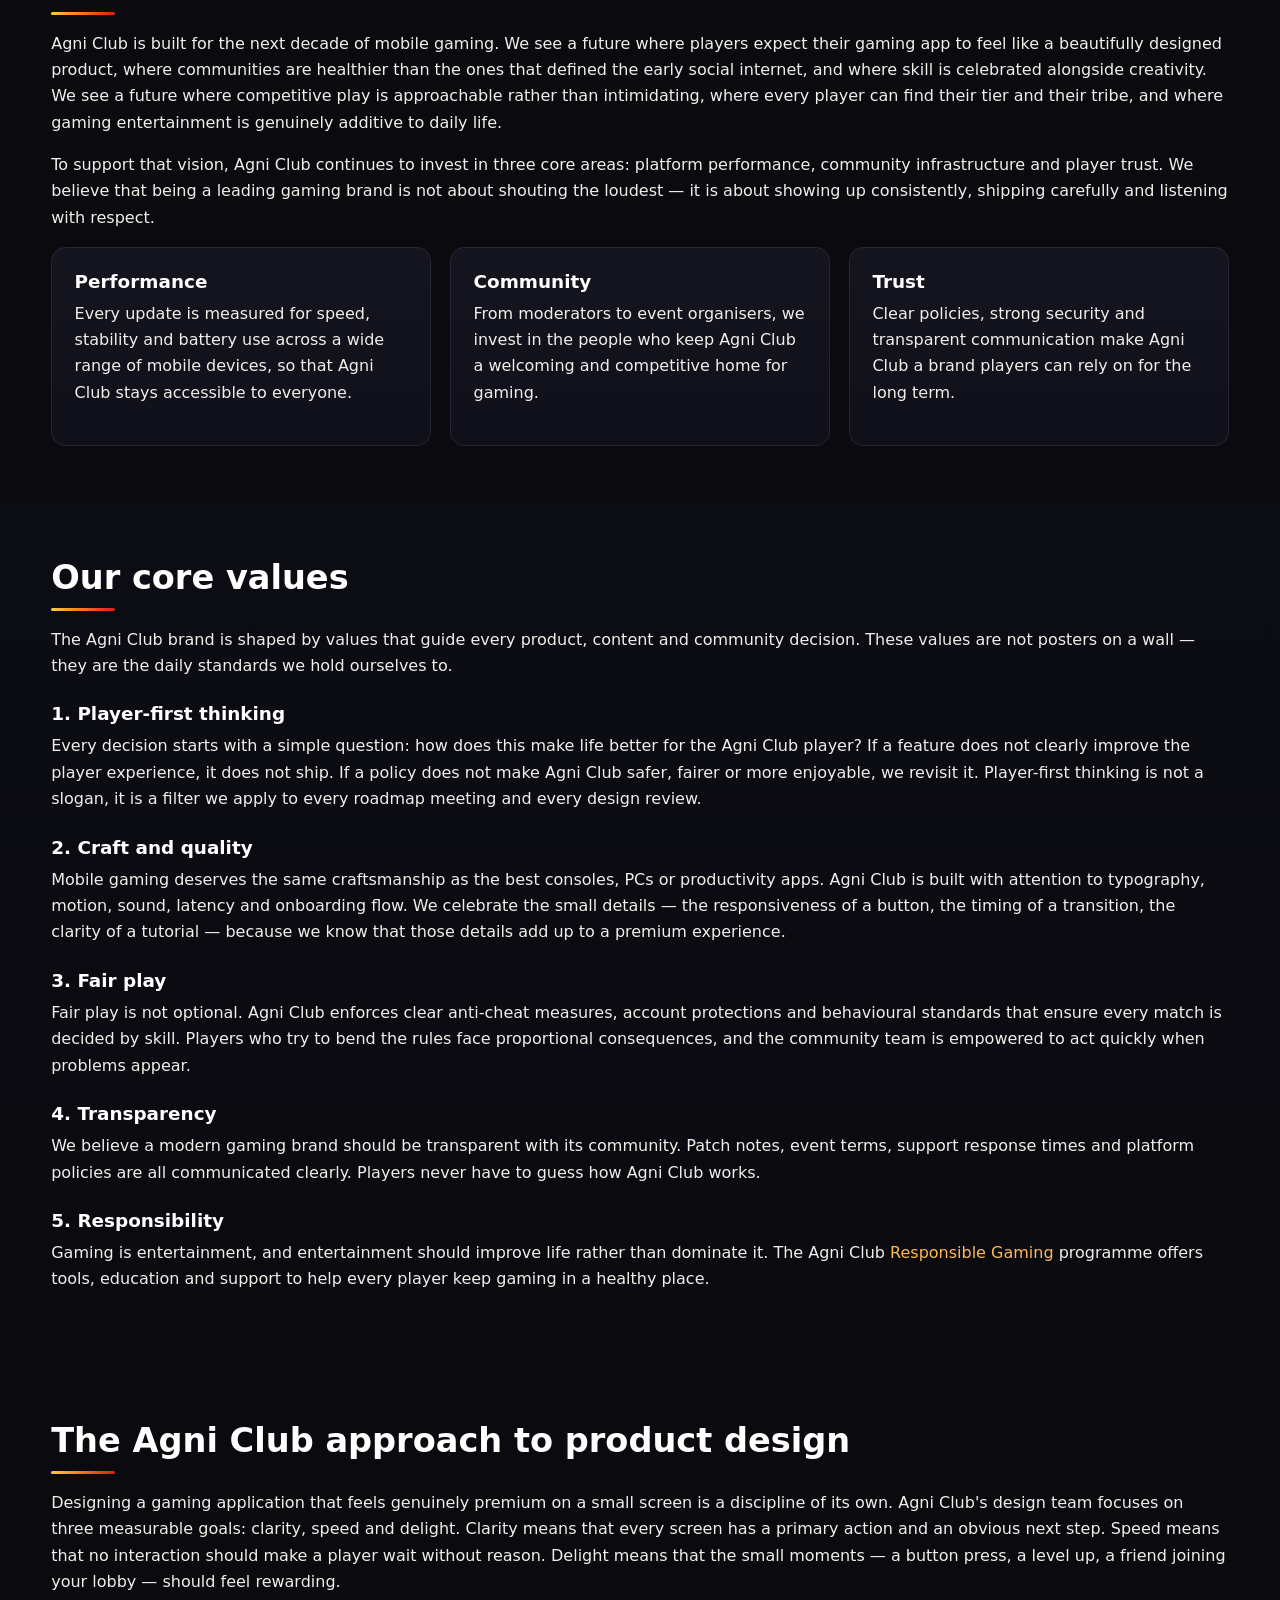
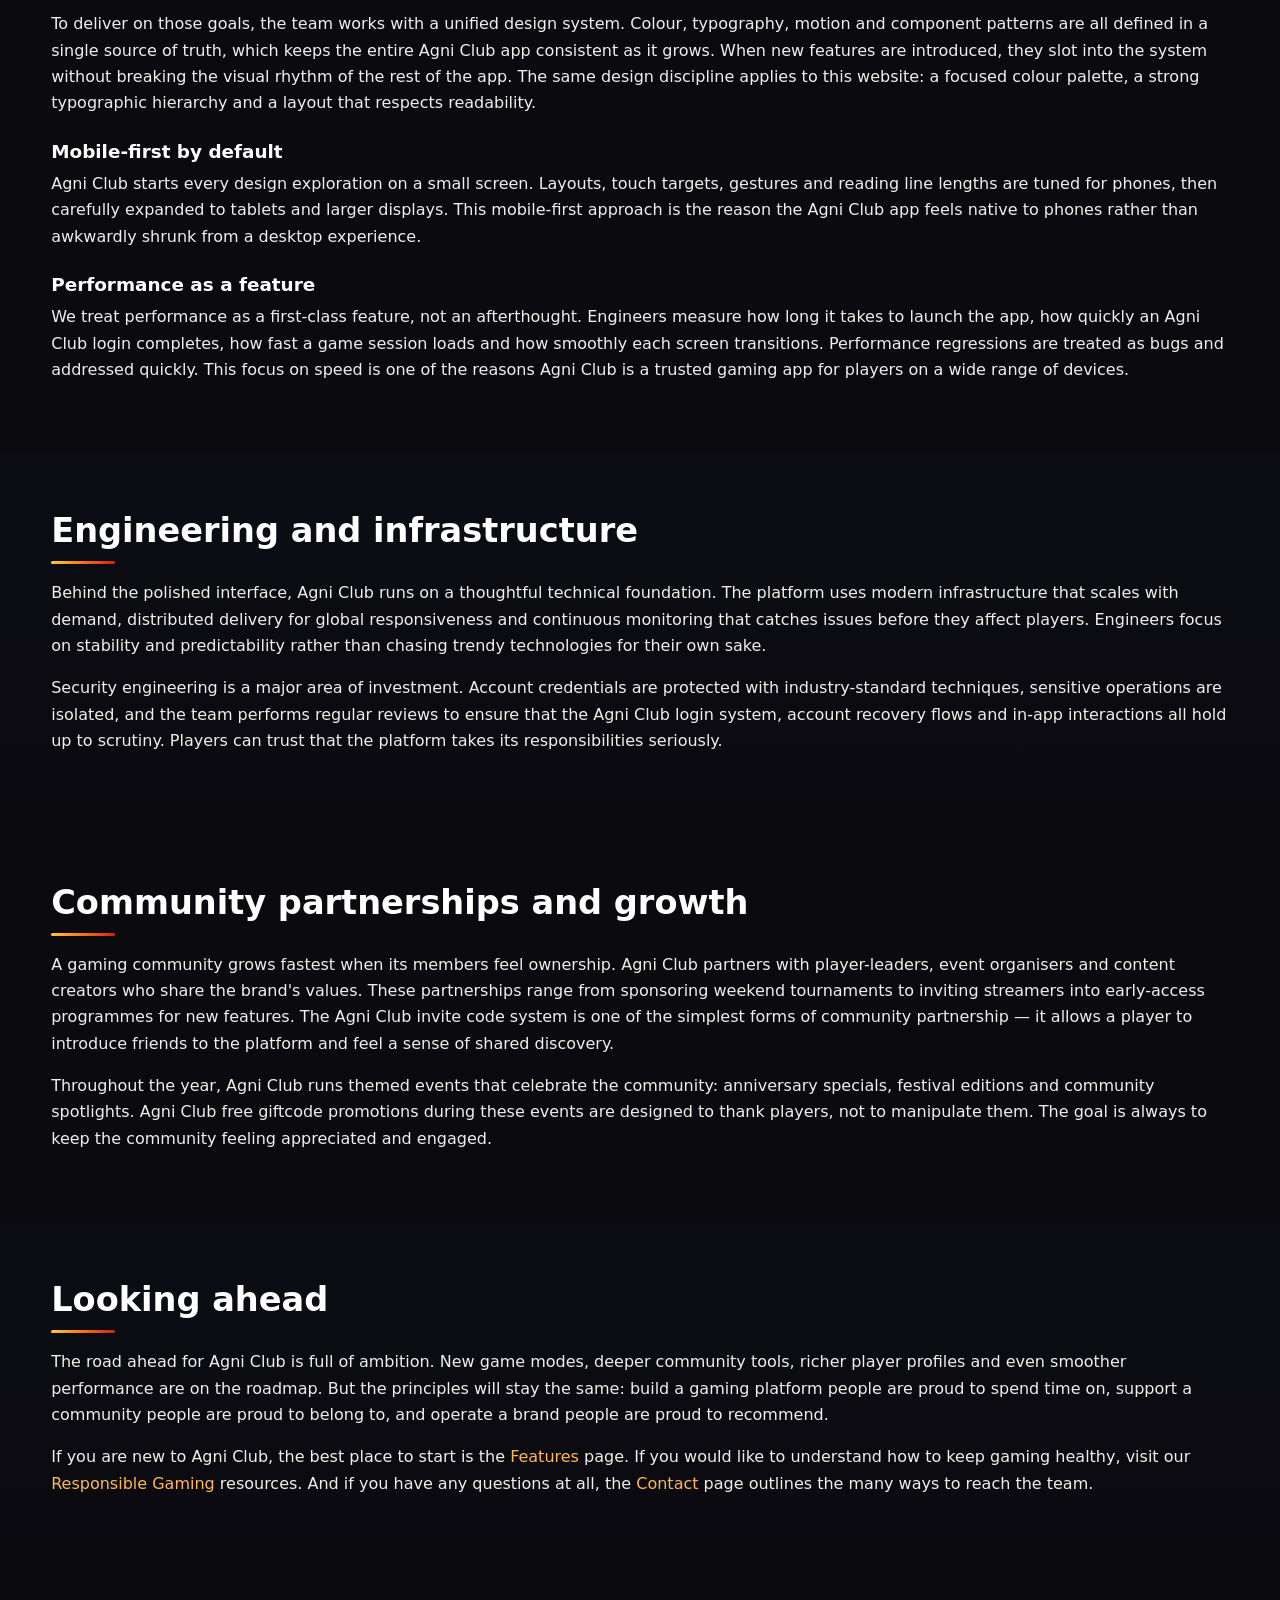
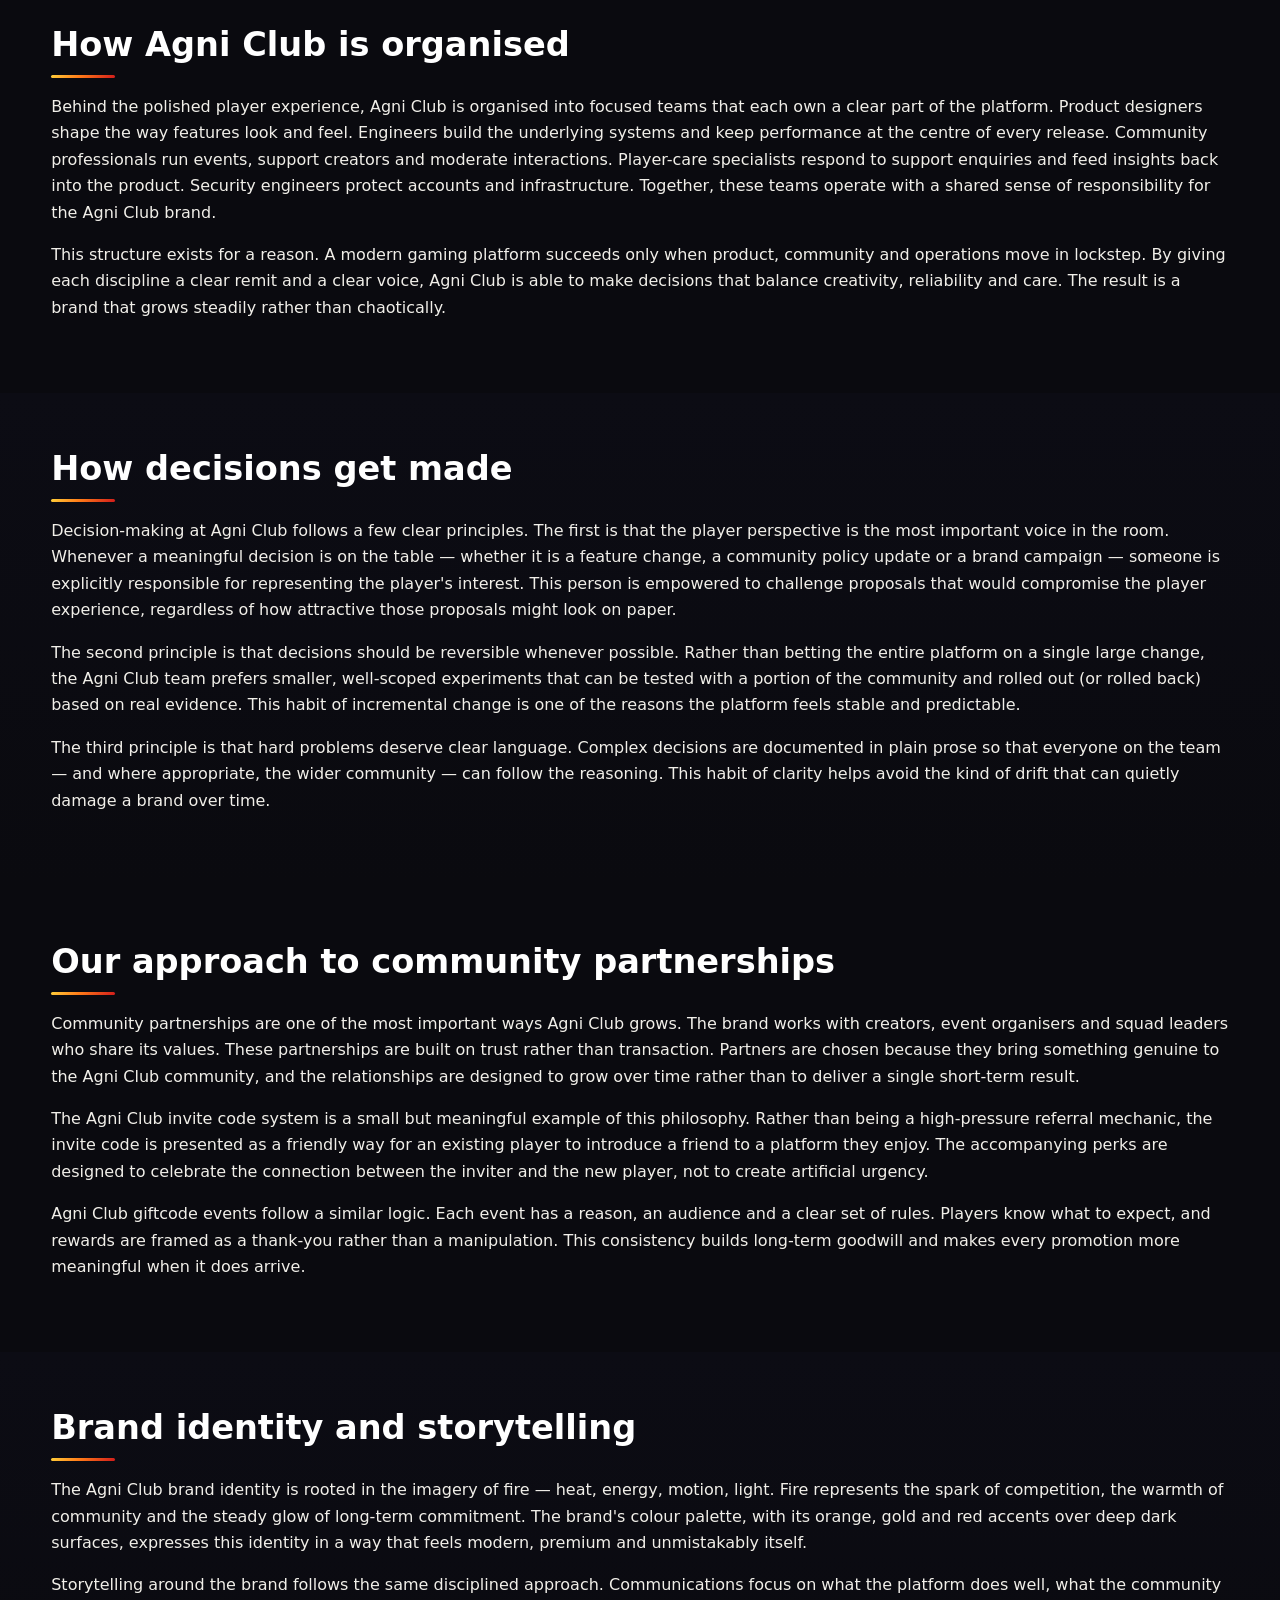
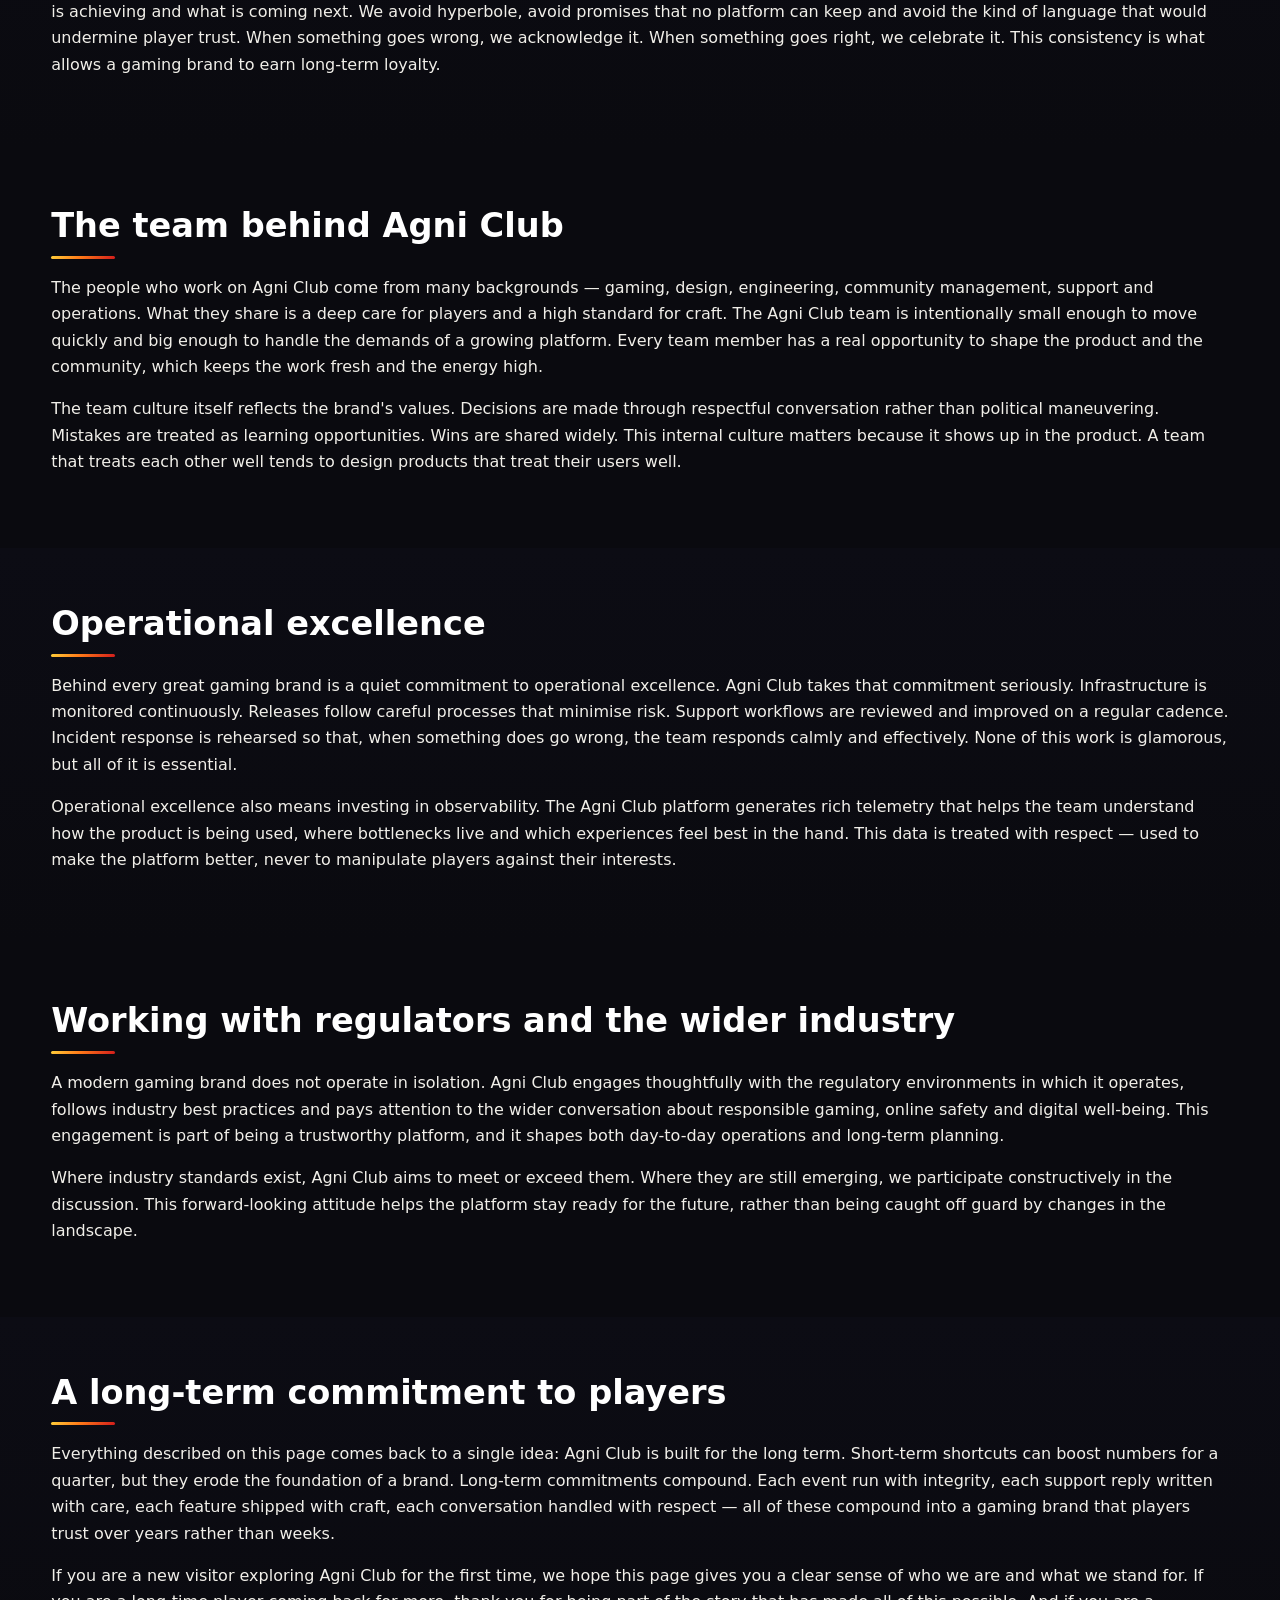
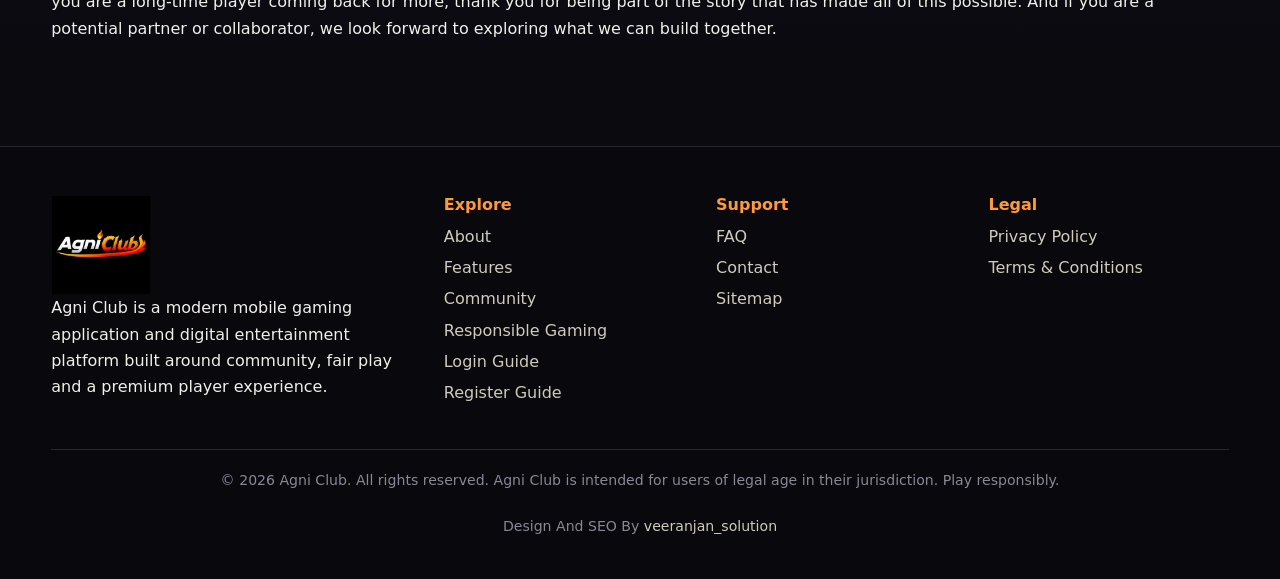
==== commit 9c592be7: "Update about.html" ====
--- a/about.html
+++ b/about.html
@@ -37,7 +37,7 @@
     <button class="nav-toggle" aria-label="Open menu" aria-expanded="false" id="navBtn">☰</button>
     <nav class="primary-nav" id="primaryNav" aria-label="Primary">
       <ul>
-<li><a href="/index.html">Home</a></li><li><a href="/about.html" aria-current="page">About</a></li><li><a href="/features.html">Features</a></li><li><a href="/community.html">Community</a></li><li><a href="/responsible-gaming.html">Responsible Gaming</a></li><li><a href="/faq.html">FAQ</a></li><li><a href="/contact.html">Contact</a></li>
+<li><a href="/index.html" aria-current="page">Home</a></li><li><a href="/about.html">About</a></li><li><a href="/features.html">Features</a></li><li><a href="/login.html">Login Guide</a><li><a href="/register.html">Register Guide</a><li><a href="/community.html">Community</a></li><li><a href="/responsible-gaming.html">Responsible Gaming</a></li><li><a href="/faq.html">FAQ</a></li><li><a href="/contact.html">Contact</a></li>
       </ul>
     </nav>
   </div>
@@ -200,7 +200,7 @@
 </main>
 <footer class="site-footer" role="contentinfo">
   <div class="container foot-grid">
-    <div>
+      <div>
       <img src="/assets/logo.webp" alt="Agni Club" width="100" height="50" loading="lazy">
       <p>Agni Club is a modern mobile gaming application and digital entertainment platform built around community, fair play and a premium player experience.</p>
     </div>
@@ -211,6 +211,8 @@
         <li><a href="/features.html">Features</a></li>
         <li><a href="/community.html">Community</a></li>
         <li><a href="/responsible-gaming.html">Responsible Gaming</a></li>
+        <li><a href="/login.html">Login Guide</a></li>
+        <li><a href="/Register.html">Register Guide</a></li>
       </ul>
     </div>
     <div>
@@ -229,10 +231,17 @@
       </ul>
     </div>
   </div>
-  <div class="container foot-bottom">
-    <p>© <span id="yr"></span> Agni Club. All rights reserved. Agni Club is intended for users of legal age in their jurisdiction. Play responsibly.</p>
-  </div>
+ <div class="container foot-bottom">
+  <p>
+    © <span id="yr"></span> Agni Club. All rights reserved. Agni Club is intended for users of legal age in their jurisdiction. Play responsibly.
+    <br><br>
+    Design And SEO By
+    <a href="https://t.me/veeranjan_solutions1" target="_blank" rel="noopener">
+      veeranjan_solution
+    </a>
+  </p>
+</div>
 </footer>
 <script src="/js/main.js" defer></script>
 </body>
-</html>+</html>
